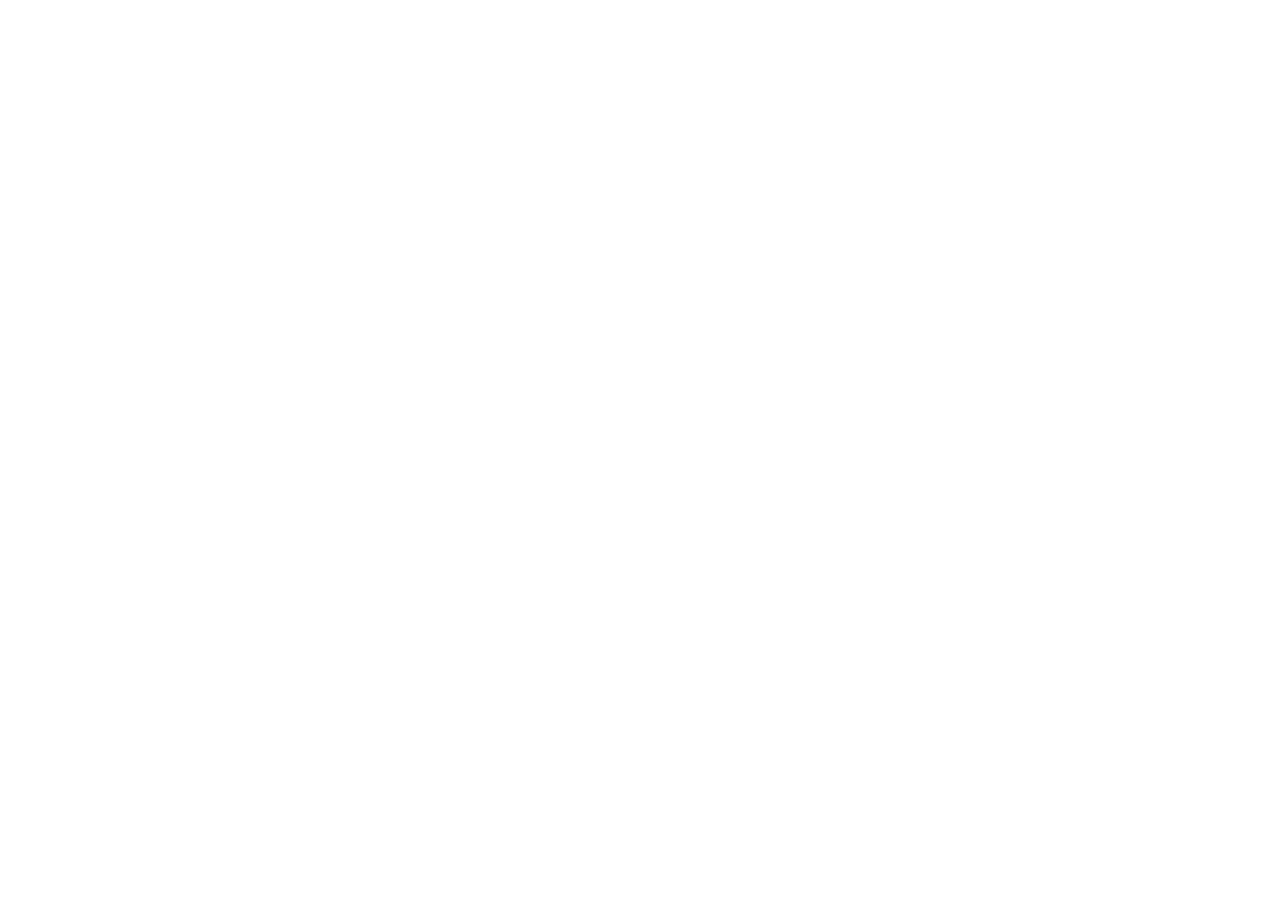
==== index.html @ 1d42f1f5 "1º" ====
<!DOCTYPE html>
<html lang="en">
<head>
    <meta charset="UTF-8">
    <meta name="viewport" content="width=device-width, initial-scale=1.0">
    <title>Document</title>
</head>
<body>
    
</body>
</html>
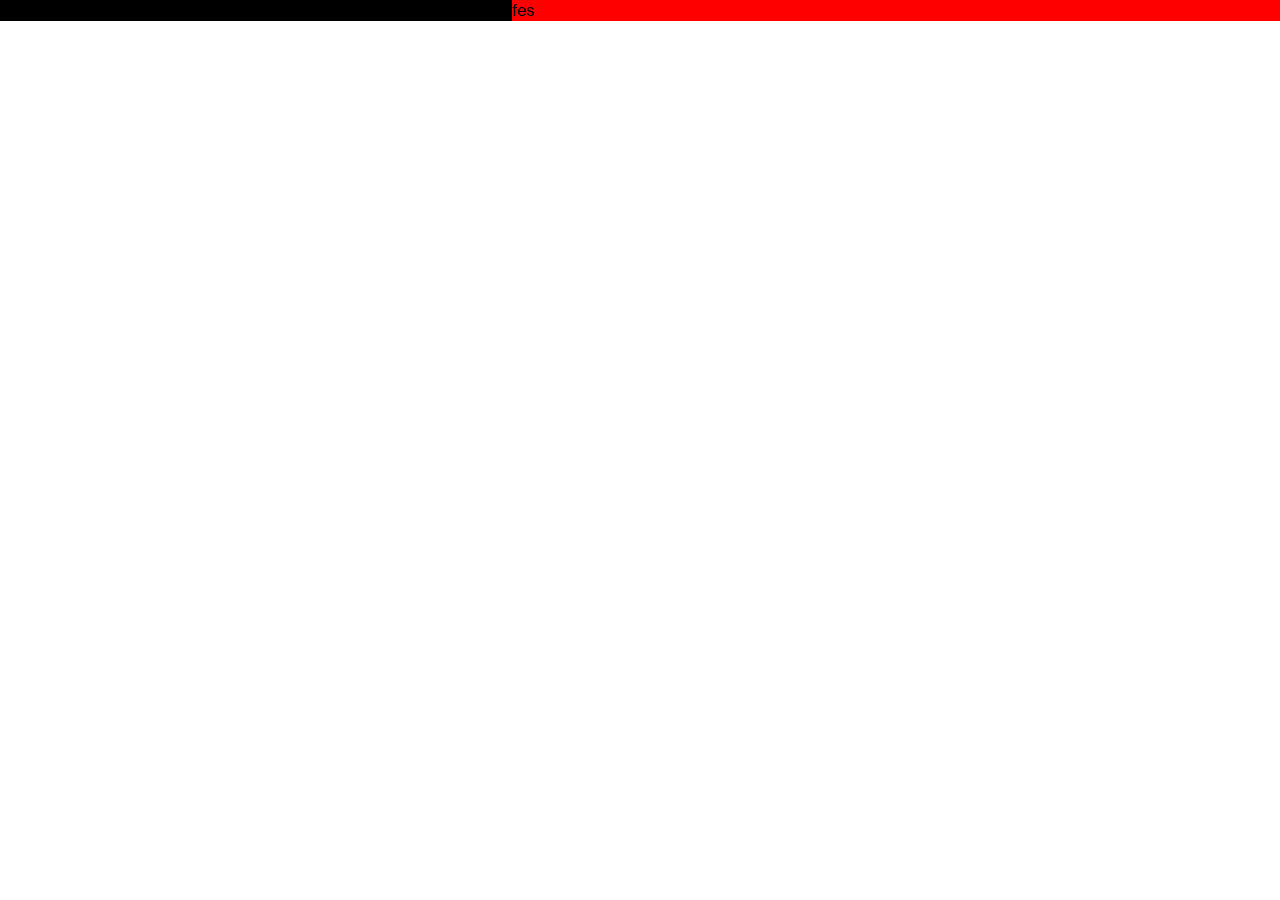
==== commit 07ab4bda: "2ª" ====
--- a/index.html
+++ b/index.html
@@ -4,8 +4,16 @@
     <meta charset="UTF-8">
     <meta name="viewport" content="width=device-width, initial-scale=1.0">
     <title>Document</title>
+    <link rel="stylesheet" href="css/style.css">
 </head>
 <body>
-    
+    <header class="">
+
+    </header>
+    <main>
+        <div class="column col-l" style="clear: both;">fea</div>
+        <div class="column col-r">fes</div>
+    </main>
+    <footer></footer>
 </body>
 </html>--- a/css/style.css
+++ b/css/style.css
@@ -0,0 +1,184 @@
+/* Solo si para páginas fullscreen sin barra de desplamiento */
+html, body {
+/*    height: 100%;*/
+}
+
+/* Definición de la fuente local */
+@font-face {
+    font-family: "sst";
+    src: url(../font/AlmadenSans.woff2);
+}
+
+/* Tamaño de la caja de borde a borde 
+padding y borde no modifica el tamaño del elemento */
+* {
+    box-sizing: border-box;
+}
+
+/* Reglas comunes a todos los elementos en body 
+margin:0 para quitar ese pequeño enmarcado blanco indeseable */
+body {
+    margin: 0;
+   font-family: "sst";
+    color: black;
+    width: 100%;
+    background-size: cover;
+}
+.container {    
+/*    width: 80%;*/
+    margin: 0 auto;
+}
+
+header {
+    height: 5%;
+}
+
+main {
+}
+
+footer {  
+}
+
+/* flex orientación row */
+.row {
+    display: flex;
+}
+/* flex orientación column */
+.column {
+    display: flex;
+    flex-direction: column;
+}
+
+/* Alineación eje principal center */
+.justify-content-center {
+    justify-content: center;
+}
+
+/* Alineación eje principal space beetween 
+si row = 1º y ultimo en izq y der resto reparten espacio
+si column =  1º y ultimo en arriba y abajo resto reparten espacio */
+.justify-content-between {
+    justify-content: space-between;
+}
+
+/* Alineación eje principal end
+si row = derecha
+si column = abajo */
+.justify-content-end {
+    justify-content: end;
+}
+
+/* Alineación eje secundario center 
+si row = centrado verticalmente
+si column = centrado horizontalmente */
+.align-items-center {
+    align-items: center;
+}
+
+.col-50 {
+    width: 50%;
+}
+
+.w-100 {
+    width: 100%;
+}
+
+.h-100 {
+    height: 100%;
+}
+
+/* Flotación */
+.float-left {
+    float: left;
+}
+
+.float-right {
+    float: right;
+}
+
+/* limpiar flotación */
+.cb {
+    clear: both;
+}
+
+/* Position */
+.position-absolute {
+    position: absolute;
+}
+
+.position-relative {
+    position: relative;
+}
+
+/* Alineación del Texto centro */
+.text-center {
+    text-align: center;
+}
+
+/* Alineación del Texto derecha */
+.text-end {
+    text-align: end;
+}
+
+/* Fondo y texto negro y blanco */
+.bg-dark {
+    background-color: black;
+}
+
+.text-dark {
+    color: black;
+}
+
+.bg-light {
+    background-color: white;
+}
+
+.text-light {
+    color: white;
+}
+
+/* Reglas comunes botones */
+.btn {
+/*
+    border: 0;
+    width: 70%;
+    padding: 10px;
+    border-radius: 20px;
+    font-size: 14px;
+    font-weight: bold;*/
+}
+
+/* Reglas específicas botón azul */
+.btn-blue {
+/*    background-color: #304a70;
+    color: white;*/
+}
+
+/* Reglas para las cajas de formularios */
+.box-form {
+/*    
+    border: solid 1px rgb(230, 228, 228);
+    background-color: #4d77a1;
+    width: 70%;
+    padding: 12px;
+    border-radius: 20px;
+    font-size: 16px;*/
+}
+.shadow {
+    box-shadow: 0 0 10px gainsboro;
+}
+
+.col-l{
+    width: 40%;
+    background-color: black;
+    margin: 0;
+    padding: 0;
+    float: left;
+}
+.col-r{
+    width: 60%;
+    background-color: red;
+    float: right;
+    margin: 0;
+    padding: 0;
+}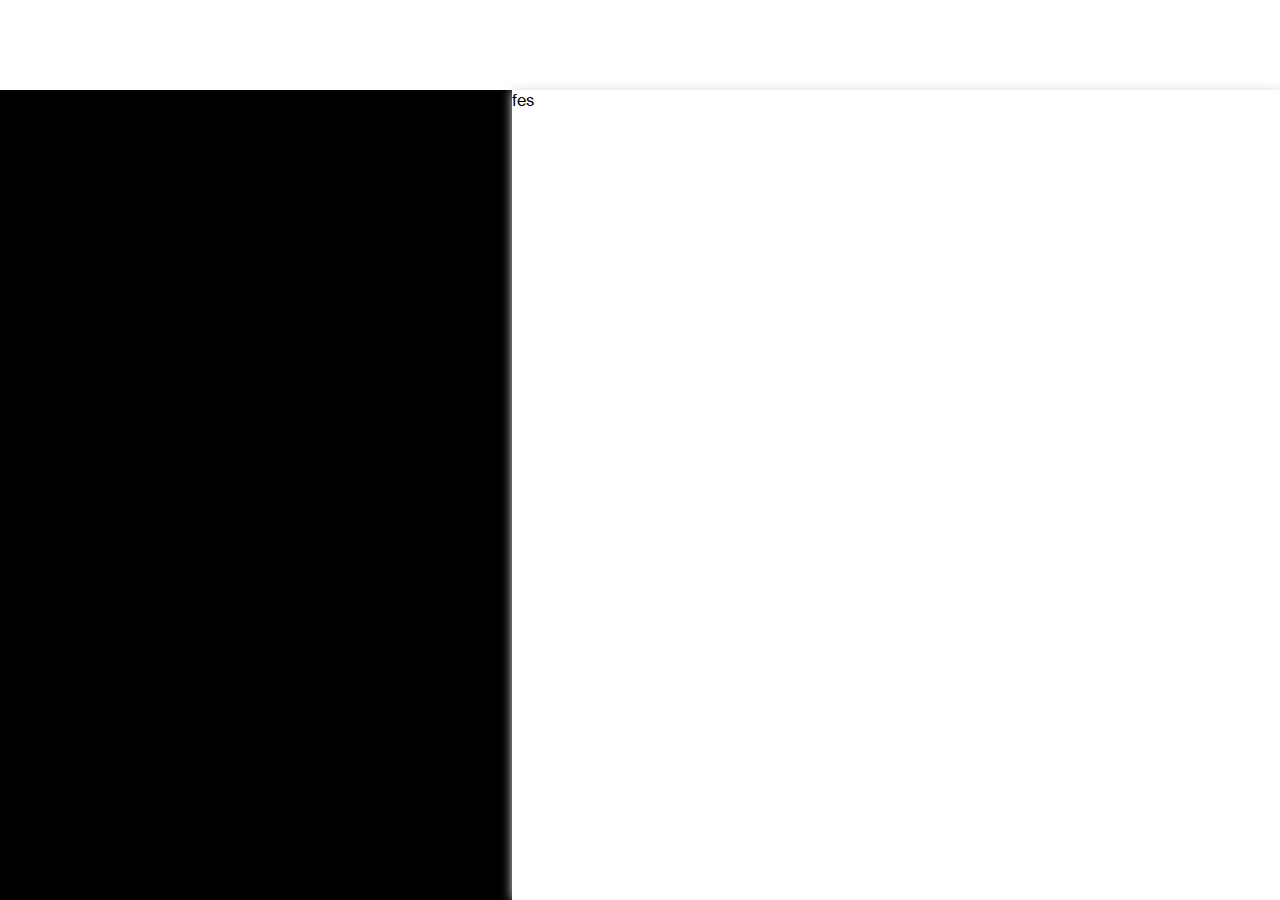
==== commit bdff8716: "3ª" ====
--- a/index.html
+++ b/index.html
@@ -12,7 +12,7 @@
     </header>
     <main>
         <div class="column col-l" style="clear: both;">fea</div>
-        <div class="column col-r">fes</div>
+        <div class="column col-r shadow">fes</div>
     </main>
     <footer></footer>
 </body>
--- a/css/style.css
+++ b/css/style.css
@@ -1,6 +1,6 @@
 /* Solo si para páginas fullscreen sin barra de desplamiento */
 html, body {
-/*    height: 100%;*/
+   height: 100%;
 }
 
 /* Definición de la fuente local */
@@ -22,7 +22,8 @@
    font-family: "sst";
     color: black;
     width: 100%;
-    background-size: cover;
+    
+    
 }
 .container {    
 /*    width: 80%;*/
@@ -30,10 +31,13 @@
 }
 
 header {
-    height: 5%;
+    height: 10%;
+    width: 100%;
 }
 
 main {
+    height: 90%;
+    width: 100%;
 }
 
 footer {  
@@ -174,11 +178,13 @@
     margin: 0;
     padding: 0;
     float: left;
+    height: 100%;
 }
 .col-r{
     width: 60%;
-    background-color: red;
+    background-color: white;
     float: right;
     margin: 0;
     padding: 0;
+    height: 100%;
 }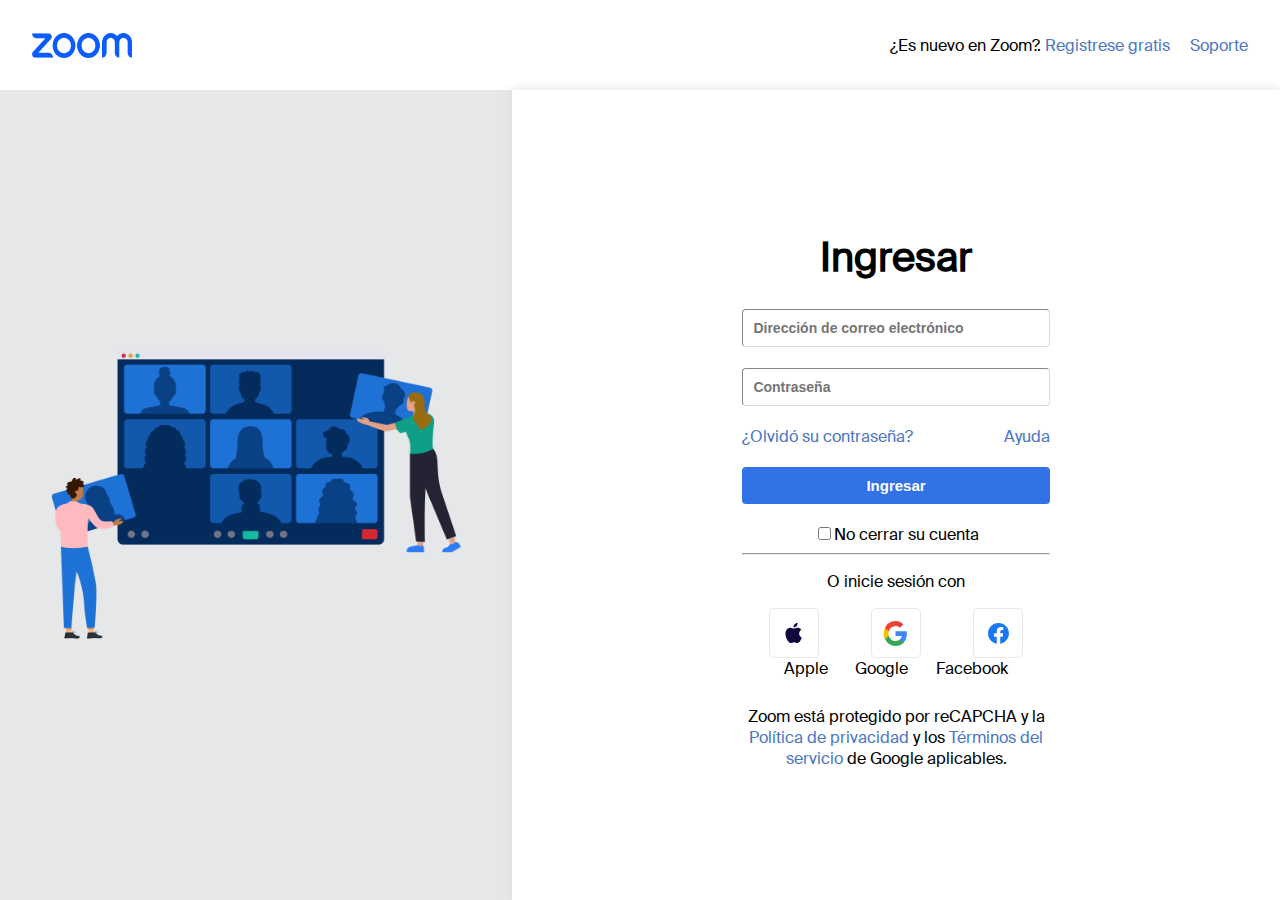
==== commit 531f87de: "4º" ====
--- a/index.html
+++ b/index.html
@@ -8,11 +8,47 @@
 </head>
 <body>
     <header class="">
-
+        <div class="hed-l ">
+            <img class="logo" src="img/logo.png" alt="Logo">
+        </div>
+        <div class="hed-r ">
+            <p class="heda ">¿Es nuevo en Zoom?. <a href="#">Registrese gratis</a><a class="mg" href="#">Soporte</a></p>
+        </div>
     </header>
     <main>
-        <div class="column col-l" style="clear: both;">fea</div>
-        <div class="column col-r shadow">fes</div>
+        <div class="column col-l" style="clear: both;">
+            <img class="personas" src="img/chicos.png" alt="Chicos en zoom">
+        </div>
+        <div class="column col-r shadow">
+            <form action="" class="text-center form">
+                <h1>Ingresar</h1>
+                <div class="column">
+                    <input class="btn" type="email" name="" id="" placeholder="Dirección de correo electrónico">
+                    <br>
+                    <input class="btn" type="password" placeholder="Contraseña">
+                    
+                </div>
+                <div class="row enlaces ">
+                    <div class="enl"><a href="#" class="r">¿Olvidó su contraseña?</a></div>
+                    <div class="enr"><a href="#" class="l">Ayuda</a></div>
+                </div>
+                <input class="btn-blue btn" type="submit" value="Ingresar">
+                <input type="checkbox" name="" id="">No cerrar su cuenta
+                <hr>
+                <p>O inicie sesión con</p>
+                <div class="row apple"> 
+                    <div class=" btn-lg"><img class="lg" src="img/apple-logo.svg" alt=""></div>
+                    <div class=" btn-lg "><img class="gg lg" src="img/google-logo.svg" alt=""></div>
+                    <div class=" btn-lg"><img class="lg" src="img/facebook-logo.svg" alt=""> </div>
+                </div>
+                <div class="row lg-n">
+                    <p><div>Apple</div><div>Google</div><div>Facebook</div></p>
+                </div>
+               <div>
+                <p>Zoom está protegido por reCAPCHA y la <a href="#">Política de privacidad</a> y los <a href="#">Términos del servicio</a> de Google aplicables.</p>
+               </div>
+            </form>
+        </div>
     </main>
     <footer></footer>
 </body>
--- a/css/style.css
+++ b/css/style.css
@@ -143,19 +143,23 @@
 
 /* Reglas comunes botones */
 .btn {
-/*
-    border: 0;
-    width: 70%;
+    border-width: 1px;
+    width: 100%;
     padding: 10px;
-    border-radius: 20px;
+    border-radius: 4px;
     font-size: 14px;
-    font-weight: bold;*/
+    font-weight: bold;
+    color: #cecece;
+    border-color: #dbdbdb;
 }
 
 /* Reglas específicas botón azul */
 .btn-blue {
-/*    background-color: #304a70;
-    color: white;*/
+    background-color: #3173e4;
+    color: white;
+    font-size: 15px;
+    border: 0;
+    margin-bottom: 20px;
 }
 
 /* Reglas para las cajas de formularios */
@@ -174,7 +178,7 @@
 
 .col-l{
     width: 40%;
-    background-color: black;
+    background-color: #e6e7e9;
     margin: 0;
     padding: 0;
     float: left;
@@ -187,4 +191,111 @@
     margin: 0;
     padding: 0;
     height: 100%;
+}
+.form{
+    margin: auto auto;
+    width: 40%;
+
+}
+a{
+    text-decoration: none;
+    color: #4b76c2;
+}
+.personas{
+    width: 80%;
+    margin: auto auto;
+    align-items: center;
+    display: flex;
+    justify-content: space-around;
+}
+.logo{
+    width: 100px;
+    height: 25px;
+    margin: auto 0;
+    margin-left: 5%;
+}
+.hed-l{
+    display: flex;
+    margin: 0 auto;
+    width: 50%;
+    height: 100%;
+    float: left;
+}
+.hed-r{
+    display: flex;
+    float: right;
+    margin: 0 auto;
+    width: 50%;
+    height: 100%;
+}
+.heda{
+    width: 100%;
+    margin: auto 0;
+    margin-right: 5%;
+    text-align: end;
+}
+.mg{
+    margin-left: 20px;
+}
+.zzz{
+    background-color: red;
+}
+h1{
+    font-size: 40px;
+}
+.enlaces{
+    width: 100%;
+    margin-top: 20px;
+    margin-bottom: 20px;
+}
+.enl{
+    display: flex;
+    float: right;
+    margin: 0 auto;
+    width: 60%;
+    height: 100%;
+    text-align:start;
+}
+.enr{
+    display: flex;
+    float: right;
+    margin: 0 auto;
+    width: 40%;
+    height: 100%;
+    text-align: end;
+}
+.l{
+    width: 100%;
+}
+.r{
+    width: 100%;
+}
+.btn-lg{
+    width: 50px;
+    height: 50px;
+    border-radius: 5px;
+    border-color: #e8e8e8;
+    font-size: 15px;
+    margin: 0 auto;
+    border-width: 1px;
+    border-style:solid;
+    justify-content: space-around;
+    display: flex;
+}
+.apple{
+    width: 100%;
+    
+}
+.gg{
+    margin-top: 5px;
+}
+.lg{
+    width: 25px;
+    height: 25px;
+    margin: auto auto;
+}
+.lg-n{
+    display: flex;
+    justify-content: space-around;
+    width: 100%;
 }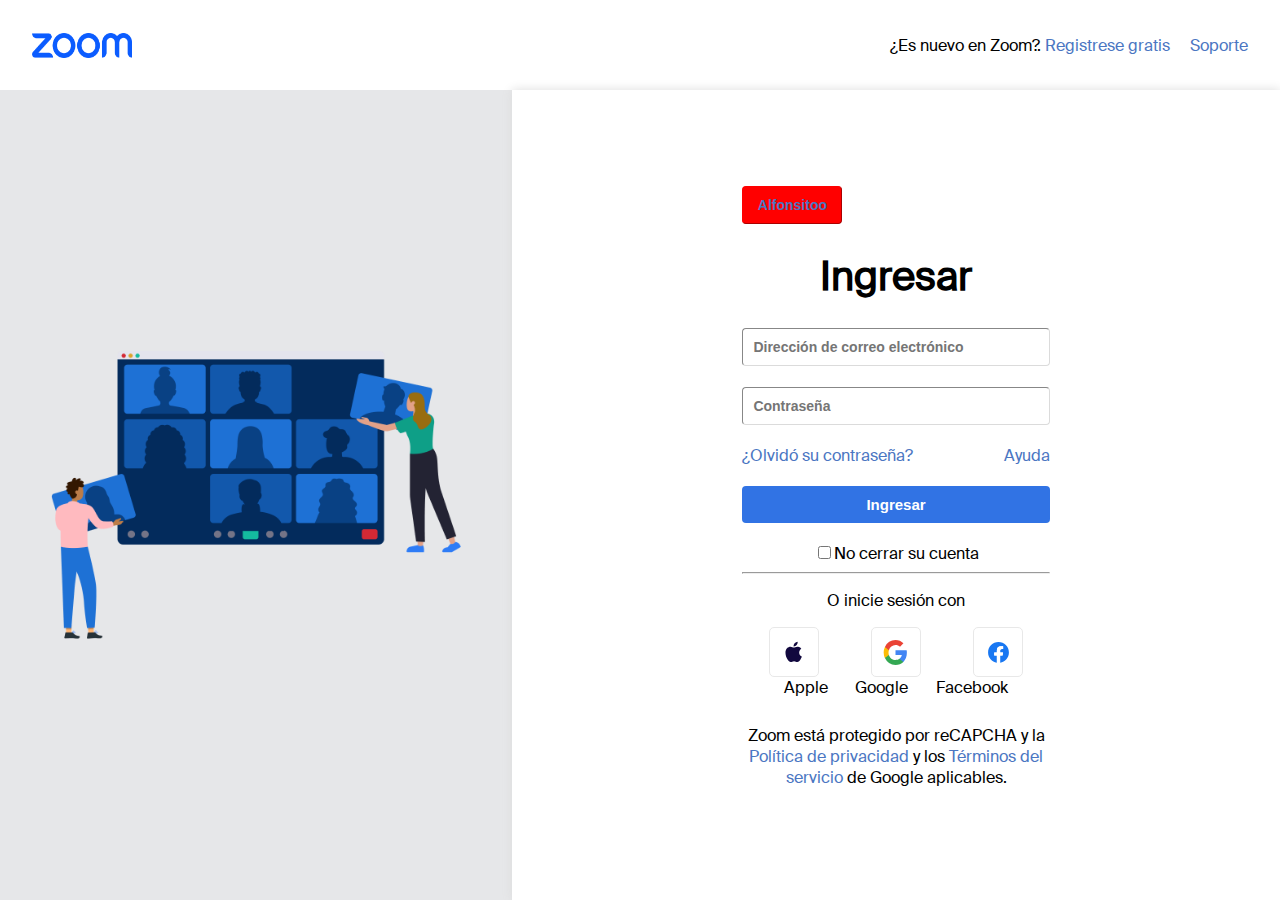
==== commit 4ab9d768: "5" ====
--- a/index.html
+++ b/index.html
@@ -18,9 +18,13 @@
     <main>
         <div class="column col-l" style="clear: both;">
             <img class="personas" src="img/chicos.png" alt="Chicos en zoom">
+            
         </div>
         <div class="column col-r shadow">
-            <form action="" class="text-center form">
+            <form action="" class="text-center form align-items-center">
+                
+                <button class="btn-al" type="button" ><a href="alfon.html">Alfonsitoo</a></button>
+                
                 <h1>Ingresar</h1>
                 <div class="column">
                     <input class="btn" type="email" name="" id="" placeholder="Dirección de correo electrónico">
--- a/css/style.css
+++ b/css/style.css
@@ -298,4 +298,18 @@
     display: flex;
     justify-content: space-around;
     width: 100%;
+}
+
+.btn-al {
+    border-width: 1px;
+    width: 100px;
+    padding: 10px;
+    border-radius: 4px;
+    font-size: 14px;
+    font-weight: bold;
+    color: red;
+    border-color: red;
+    background-color: red;
+    justify-content: space-around;
+    display: flex;
 }